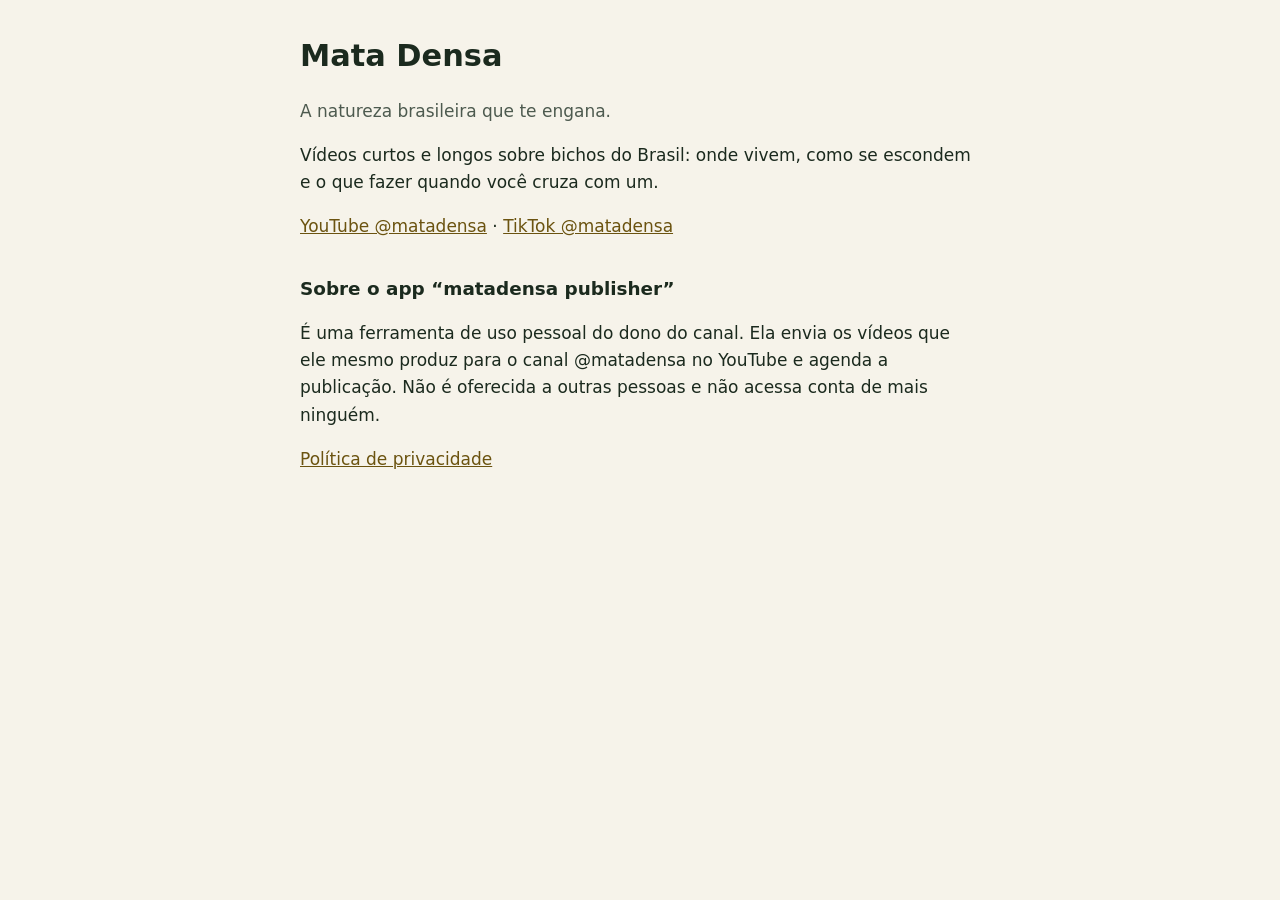
==== index.html @ 131e0e63 "Homepage and privacy policy for the matadensa publisher app Co-Authored-By: Claude Opus 5.5 <noreply" ====
<!doctype html>
<html lang="pt-BR"><head><meta charset="utf-8"><meta name="viewport" content="width=device-width,initial-scale=1">
<title>Mata Densa</title><link rel="stylesheet" href="estilo.css"></head>
<body><main>
<h1>Mata Densa</h1>
<p class="sub">A natureza brasileira que te engana.</p>
<p>Vídeos curtos e longos sobre bichos do Brasil: onde vivem, como se escondem e o que fazer quando você cruza com um.</p>
<p><a href="https://www.youtube.com/@matadensa">YouTube @matadensa</a> · <a href="https://www.tiktok.com/@matadensa">TikTok @matadensa</a></p>
<h2>Sobre o app “matadensa publisher”</h2>
<p>É uma ferramenta de uso pessoal do dono do canal. Ela envia os vídeos que ele mesmo produz para o canal @matadensa no YouTube e agenda a publicação. Não é oferecida a outras pessoas e não acessa conta de mais ninguém.</p>
<p><a href="privacidade.html">Política de privacidade</a></p>
</main></body></html>
---- estilo.css ----
:root{--bg:#0f1a12;--fg:#efe6c8;--muted:#a9b3a0;--link:#e8c96a}
@media (prefers-color-scheme: light){:root{--bg:#f6f3ea;--fg:#1b2a1e;--muted:#4d5a4f;--link:#6b5310}}
body{background:var(--bg);color:var(--fg);font:17px/1.6 system-ui,sans-serif;margin:0;padding:32px 16px}
main{max-width:680px;margin:0 auto}
h1{font-size:1.9rem;margin:0 0 .2em}
h2{font-size:1.15rem;margin-top:1.8em}
p.sub,small{color:var(--muted)}
a{color:var(--link)}
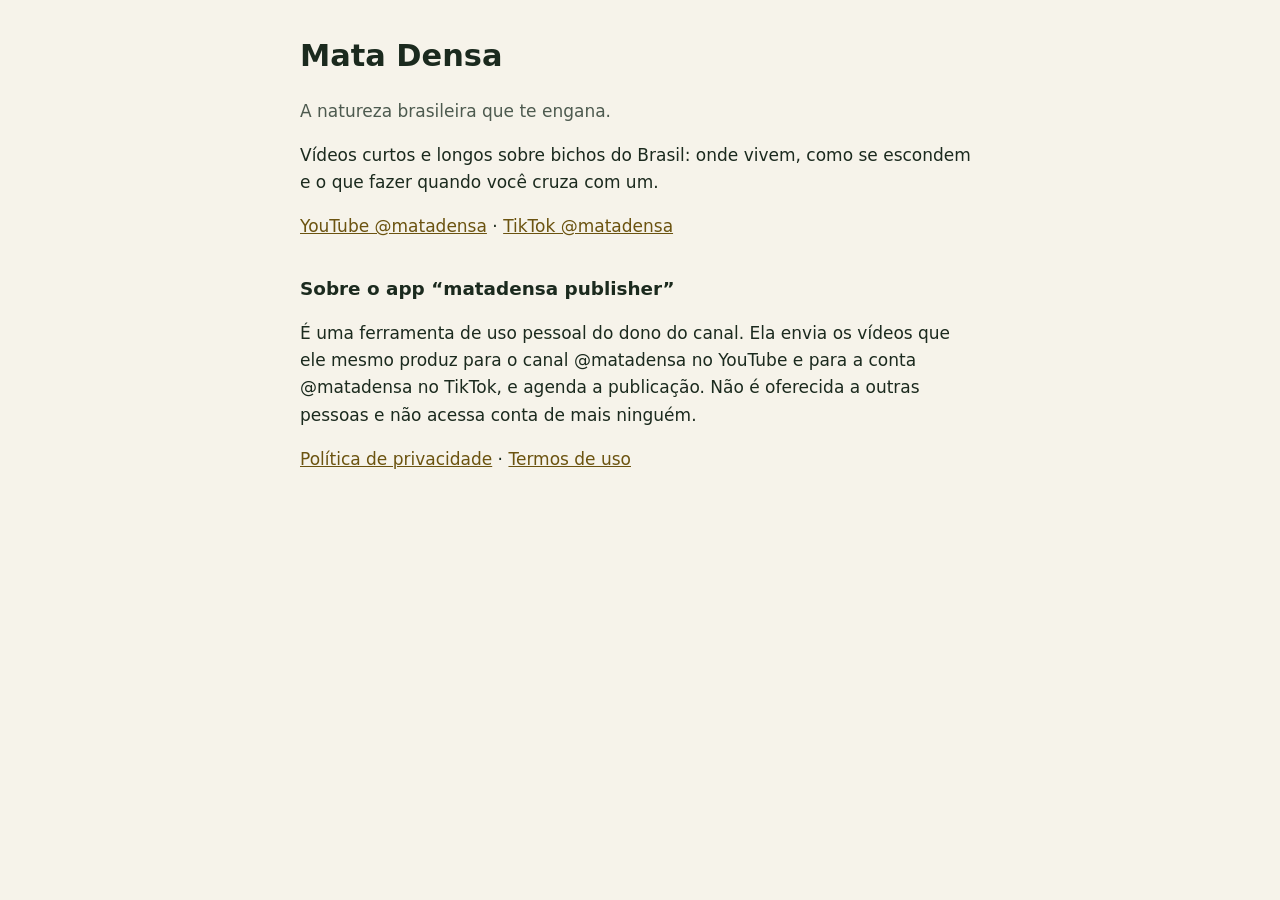
==== commit 42852ed2: "Add terms of use and cover TikTok in the privacy policy Co-Authored-By: Claude Opus 5.5 <noreply@ant" ====
--- a/index.html
+++ b/index.html
@@ -7,6 +7,6 @@
 <p>Vídeos curtos e longos sobre bichos do Brasil: onde vivem, como se escondem e o que fazer quando você cruza com um.</p>
 <p><a href="https://www.youtube.com/@matadensa">YouTube @matadensa</a> · <a href="https://www.tiktok.com/@matadensa">TikTok @matadensa</a></p>
 <h2>Sobre o app “matadensa publisher”</h2>
-<p>É uma ferramenta de uso pessoal do dono do canal. Ela envia os vídeos que ele mesmo produz para o canal @matadensa no YouTube e agenda a publicação. Não é oferecida a outras pessoas e não acessa conta de mais ninguém.</p>
-<p><a href="privacidade.html">Política de privacidade</a></p>
+<p>É uma ferramenta de uso pessoal do dono do canal. Ela envia os vídeos que ele mesmo produz para o canal @matadensa no YouTube e para a conta @matadensa no TikTok, e agenda a publicação. Não é oferecida a outras pessoas e não acessa conta de mais ninguém.</p>
+<p><a href="privacidade.html">Política de privacidade</a> · <a href="termos.html">Termos de uso</a></p>
 </main></body></html>
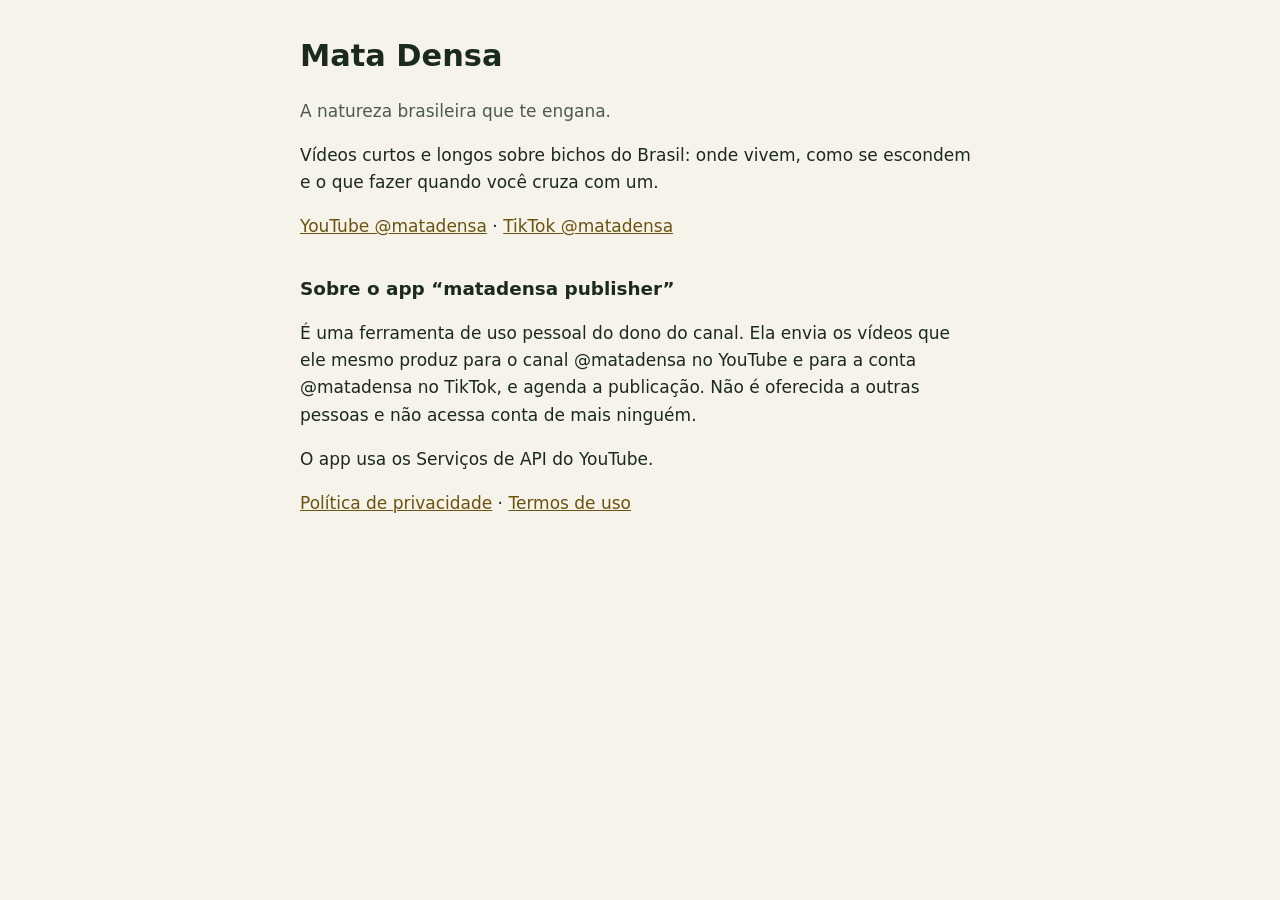
==== commit 3debcccb: "Spell out YouTube API terms, cookies, revocation and deletion for the API audit Co-Authored-By: Clau" ====
--- a/index.html
+++ b/index.html
@@ -8,5 +8,6 @@
 <p><a href="https://www.youtube.com/@matadensa">YouTube @matadensa</a> · <a href="https://www.tiktok.com/@matadensa">TikTok @matadensa</a></p>
 <h2>Sobre o app “matadensa publisher”</h2>
 <p>É uma ferramenta de uso pessoal do dono do canal. Ela envia os vídeos que ele mesmo produz para o canal @matadensa no YouTube e para a conta @matadensa no TikTok, e agenda a publicação. Não é oferecida a outras pessoas e não acessa conta de mais ninguém.</p>
+<p>O app usa os Serviços de API do YouTube.</p>
 <p><a href="privacidade.html">Política de privacidade</a> · <a href="termos.html">Termos de uso</a></p>
 </main></body></html>
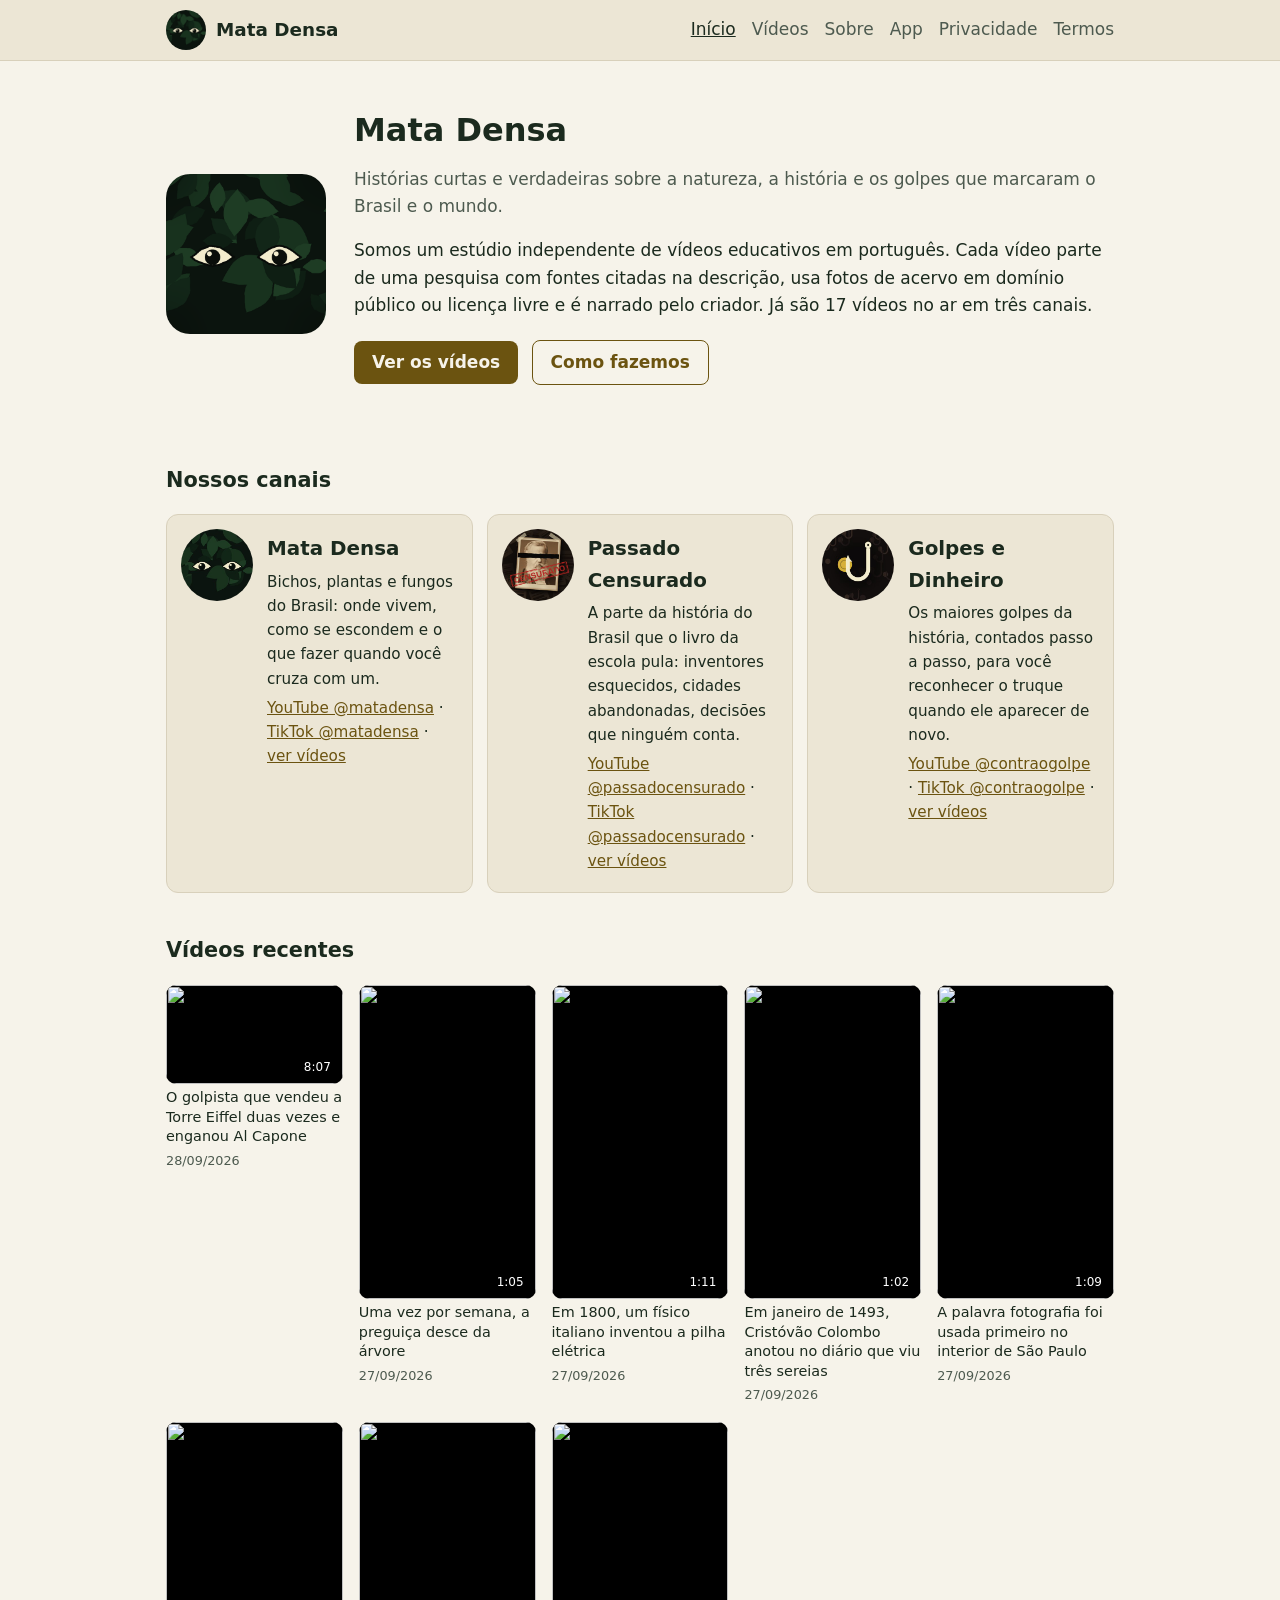
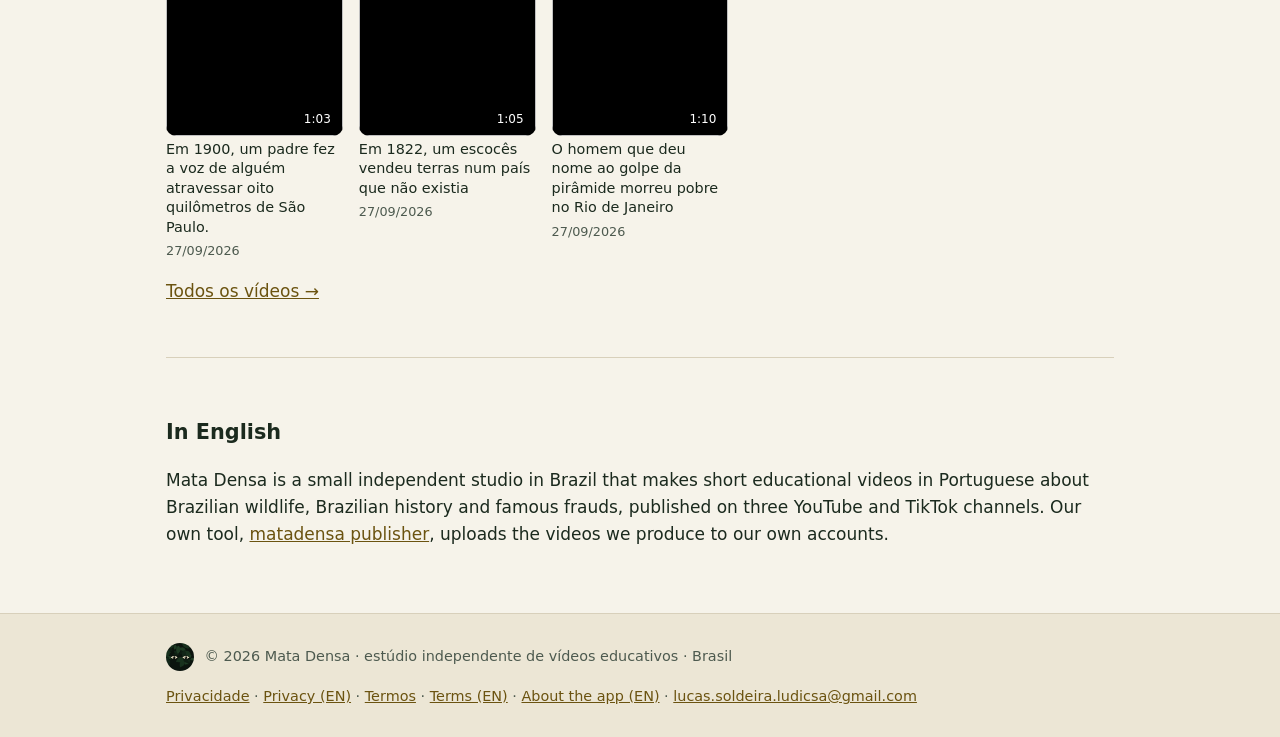
==== commit 679664e6: "Full site: videos, about and app pages; favicon matches the app icon" ====
--- a/index.html
+++ b/index.html
@@ -1,13 +1,46 @@
 <!doctype html>
 <html lang="pt-BR"><head><meta charset="utf-8"><meta name="viewport" content="width=device-width,initial-scale=1">
-<title>Mata Densa</title><link rel="stylesheet" href="estilo.css"></head>
-<body><main>
-<h1>Mata Densa</h1>
-<p class="sub">A natureza brasileira que te engana.</p>
-<p>Vídeos curtos e longos sobre bichos do Brasil: onde vivem, como se escondem e o que fazer quando você cruza com um.</p>
-<p><a href="https://www.youtube.com/@matadensa">YouTube @matadensa</a> · <a href="https://www.tiktok.com/@matadensa">TikTok @matadensa</a></p>
-<h2>Sobre o app “matadensa publisher”</h2>
-<p>É uma ferramenta de uso pessoal do dono do canal. Ela envia os vídeos que ele mesmo produz para o canal @matadensa no YouTube e para a conta @matadensa no TikTok, e agenda a publicação. Não é oferecida a outras pessoas e não acessa conta de mais ninguém.</p>
-<p>O app usa os Serviços de API do YouTube.</p>
-<p><a href="privacidade.html">Política de privacidade</a> · <a href="termos.html">Termos de uso</a></p>
-</main></body></html>
+<title>Mata Densa · vídeos educativos sobre o Brasil</title>
+<meta name="description" content="Mata Densa: vídeos educativos em português sobre a natureza, a história e os golpes que marcaram o Brasil e o mundo.">
+<link rel="icon" href="favicon.ico" sizes="any">
+<link rel="icon" type="image/png" sizes="32x32" href="favicon-32.png">
+<link rel="icon" type="image/png" sizes="192x192" href="img/icone-192.png">
+<link rel="apple-touch-icon" href="apple-touch-icon.png">
+<meta property="og:image" content="https://lucasludicsa.github.io/matadensa/img/icone-512.png">
+<link rel="stylesheet" href="estilo.css"></head>
+<body>
+<header class="topo"><div class="faixa">
+<a class="marca" href="index.html"><img src="img/icone-192.png" alt="" width="40" height="40">Mata Densa</a>
+<nav><a href="index.html" aria-current=page>Início</a><a href="videos.html">Vídeos</a><a href="sobre.html">Sobre</a><a href="app.html">App</a><a href="privacidade.html">Privacidade</a><a href="termos.html">Termos</a></nav></div></header>
+<main>
+
+<section class="heroi">
+<img src="img/icone-512.png" alt="Logotipo do Mata Densa: dois olhos entre as folhas" width="160" height="160">
+<div><h1>Mata Densa</h1>
+<p class="sub">Histórias curtas e verdadeiras sobre a natureza, a história e os golpes que marcaram o Brasil e o mundo.</p>
+<p>Somos um estúdio independente de vídeos educativos em português. Cada vídeo parte de uma pesquisa com fontes
+citadas na descrição, usa fotos de acervo em domínio público ou licença livre e é narrado pelo criador.
+Já são 17 vídeos no ar em três canais.</p>
+<p><a class="botao" href="videos.html">Ver os vídeos</a> <a class="botao sec" href="sobre.html">Como fazemos</a></p>
+</div></section>
+
+<h2>Nossos canais</h2>
+<div class="canais"><div class="canal"><img src="img/canal-matadensa.jpg" alt="" width="72" height="72"><div><h3>Mata Densa</h3><p>Bichos, plantas e fungos do Brasil: onde vivem, como se escondem e o que fazer quando você cruza com um.</p><p class="links"><a href="https://www.youtube.com/@matadensa">YouTube @matadensa</a> · <a href="https://www.tiktok.com/@matadensa">TikTok @matadensa</a> · <a href="videos.html#matadensa">ver vídeos</a></p></div></div><div class="canal"><img src="img/canal-passadocensurado.jpg" alt="" width="72" height="72"><div><h3>Passado Censurado</h3><p>A parte da história do Brasil que o livro da escola pula: inventores esquecidos, cidades abandonadas, decisões que ninguém conta.</p><p class="links"><a href="https://www.youtube.com/@passadocensurado">YouTube @passadocensurado</a> · <a href="https://www.tiktok.com/@passadocensurado">TikTok @passadocensurado</a> · <a href="videos.html#passadocensurado">ver vídeos</a></p></div></div><div class="canal"><img src="img/canal-contraogolpe.jpg" alt="" width="72" height="72"><div><h3>Golpes e Dinheiro</h3><p>Os maiores golpes da história, contados passo a passo, para você reconhecer o truque quando ele aparecer de novo.</p><p class="links"><a href="https://www.youtube.com/@contraogolpe">YouTube @contraogolpe</a> · <a href="https://www.tiktok.com/@contraogolpe">TikTok @contraogolpe</a> · <a href="videos.html#contraogolpe">ver vídeos</a></p></div></div></div>
+
+<h2>Vídeos recentes</h2>
+<div class="grade"><a class="video" href="https://www.youtube.com/watch?v=ijBdqVV4U7Q"><span class="thumb"><img loading="lazy" src="https://i.ytimg.com/vi/ijBdqVV4U7Q/hqdefault.jpg" alt=""><span class="dur">8:07</span></span><span class="tit">O golpista que vendeu a Torre Eiffel duas vezes e enganou Al Capone</span><span class="data">28/09/2026</span></a><a class="video curto" href="https://www.youtube.com/shorts/0pwtEaLchdQ"><span class="thumb"><img loading="lazy" src="https://i.ytimg.com/vi/0pwtEaLchdQ/hqdefault.jpg" alt=""><span class="dur">1:05</span></span><span class="tit">Uma vez por semana, a preguiça desce da árvore</span><span class="data">27/09/2026</span></a><a class="video curto" href="https://www.youtube.com/shorts/Ci023HZIcy4"><span class="thumb"><img loading="lazy" src="https://i.ytimg.com/vi/Ci023HZIcy4/hqdefault.jpg" alt=""><span class="dur">1:11</span></span><span class="tit">Em 1800, um físico italiano inventou a pilha elétrica</span><span class="data">27/09/2026</span></a><a class="video curto" href="https://www.youtube.com/shorts/nB9WTeplktE"><span class="thumb"><img loading="lazy" src="https://i.ytimg.com/vi/nB9WTeplktE/hqdefault.jpg" alt=""><span class="dur">1:02</span></span><span class="tit">Em janeiro de 1493, Cristóvão Colombo anotou no diário que viu três sereias</span><span class="data">27/09/2026</span></a><a class="video curto" href="https://www.youtube.com/shorts/pfcQQyj7Vz8"><span class="thumb"><img loading="lazy" src="https://i.ytimg.com/vi/pfcQQyj7Vz8/hqdefault.jpg" alt=""><span class="dur">1:09</span></span><span class="tit">A palavra fotografia foi usada primeiro no interior de São Paulo</span><span class="data">27/09/2026</span></a><a class="video curto" href="https://www.youtube.com/shorts/OhsjFeGyO_M"><span class="thumb"><img loading="lazy" src="https://i.ytimg.com/vi/OhsjFeGyO_M/hqdefault.jpg" alt=""><span class="dur">1:03</span></span><span class="tit">Em 1900, um padre fez a voz de alguém atravessar oito quilômetros de São Paulo.</span><span class="data">27/09/2026</span></a><a class="video curto" href="https://www.youtube.com/shorts/5BhCW47G2bI"><span class="thumb"><img loading="lazy" src="https://i.ytimg.com/vi/5BhCW47G2bI/hqdefault.jpg" alt=""><span class="dur">1:05</span></span><span class="tit">Em 1822, um escocês vendeu terras num país que não existia</span><span class="data">27/09/2026</span></a><a class="video curto" href="https://www.youtube.com/shorts/dGdiXgpgJXM"><span class="thumb"><img loading="lazy" src="https://i.ytimg.com/vi/dGdiXgpgJXM/hqdefault.jpg" alt=""><span class="dur">1:10</span></span><span class="tit">O homem que deu nome ao golpe da pirâmide morreu pobre no Rio de Janeiro</span><span class="data">27/09/2026</span></a></div>
+<p><a href="videos.html">Todos os vídeos →</a></p>
+
+<section class="en" lang="en" id="en">
+<h2>In English</h2>
+<p>Mata Densa is a small independent studio in Brazil that makes short educational videos in Portuguese
+about Brazilian wildlife, Brazilian history and famous frauds, published on three YouTube and TikTok channels.
+Our own tool, <a href="app.html#en">matadensa publisher</a>, uploads the videos we produce to our own accounts.</p>
+</section>
+
+</main>
+<footer><div class="faixa">
+<p><img src="img/icone-192.png" alt="" width="28" height="28"> © 2026 Mata Densa · estúdio independente de vídeos educativos · Brasil</p>
+<p><a href="privacidade.html">Privacidade</a> · <a href="privacidade.html#en">Privacy (EN)</a> · <a href="termos.html">Termos</a> · <a href="termos.html#en">Terms (EN)</a> · <a href="app.html#en">About the app (EN)</a> · <a href="mailto:lucas.soldeira.ludicsa@gmail.com">lucas.soldeira.ludicsa@gmail.com</a></p>
+</div></footer>
+</body></html>
--- a/estilo.css
+++ b/estilo.css
@@ -1,8 +1,42 @@
-:root{--bg:#0f1a12;--fg:#efe6c8;--muted:#a9b3a0;--link:#e8c96a}
-@media (prefers-color-scheme: light){:root{--bg:#f6f3ea;--fg:#1b2a1e;--muted:#4d5a4f;--link:#6b5310}}
-body{background:var(--bg);color:var(--fg);font:17px/1.6 system-ui,sans-serif;margin:0;padding:32px 16px}
-main{max-width:680px;margin:0 auto}
-h1{font-size:1.9rem;margin:0 0 .2em}
-h2{font-size:1.15rem;margin-top:1.8em}
-p.sub,small{color:var(--muted)}
+:root{--bg:#0c1510;--bg2:#13211a;--fg:#efe6c8;--muted:#a9b3a0;--link:#e8c96a;--borda:#23352a}
+@media (prefers-color-scheme: light){:root{--bg:#f6f3ea;--bg2:#ece6d5;--fg:#1b2a1e;--muted:#4d5a4f;--link:#6b5310;--borda:#d8d0bb}}
+*{box-sizing:border-box}
+body{background:var(--bg);color:var(--fg);font:17px/1.6 system-ui,sans-serif;margin:0}
 a{color:var(--link)}
+.faixa,main{max-width:980px;margin:0 auto;padding:0 16px}
+main{padding-top:24px;padding-bottom:48px}
+.topo{border-bottom:1px solid var(--borda);background:var(--bg2)}
+.topo .faixa{display:flex;flex-wrap:wrap;align-items:center;justify-content:space-between;gap:8px 24px;padding-top:10px;padding-bottom:10px}
+.marca{display:flex;align-items:center;gap:10px;font-weight:700;font-size:1.15rem;color:var(--fg);text-decoration:none}
+.marca img,footer img,.canal img{border-radius:50%}
+nav{display:flex;flex-wrap:wrap;gap:4px 16px}
+nav a{text-decoration:none;color:var(--muted)}
+nav a[aria-current],nav a:hover{color:var(--fg);text-decoration:underline}
+h1{font-size:2rem;margin:.3em 0 .2em;line-height:1.2}
+h1 .ic{vertical-align:middle;border-radius:12px;margin-right:6px}
+h2{font-size:1.3rem;margin-top:2em}
+h3{margin:.2em 0}
+.sub,.data{color:var(--muted)}
+.heroi{display:flex;gap:28px;align-items:center;flex-wrap:wrap;padding:16px 0}
+.heroi>img{border-radius:24px;flex:none}
+.heroi>div{flex:1 1 320px}
+.botao{display:inline-block;background:var(--link);color:var(--bg);padding:8px 18px;border-radius:8px;text-decoration:none;font-weight:600;margin:4px 8px 4px 0}
+.botao.sec{background:none;color:var(--link);border:1px solid var(--link)}
+.canais{display:grid;gap:14px;grid-template-columns:repeat(auto-fit,minmax(280px,1fr))}
+.canal{display:flex;gap:14px;background:var(--bg2);border:1px solid var(--borda);border-radius:12px;padding:14px}
+.canal img{flex:none}
+.canal p{margin:.3em 0;font-size:.95rem}
+.links{font-size:.9rem}
+.grade{display:grid;gap:16px;grid-template-columns:repeat(auto-fill,minmax(150px,1fr));margin-top:14px}
+.video{color:var(--fg);text-decoration:none;display:flex;flex-direction:column;gap:4px}
+.thumb{position:relative;display:block;aspect-ratio:16/9;overflow:hidden;border-radius:10px;background:#000}
+.video.curto .thumb{aspect-ratio:9/16}
+.thumb img{width:100%;height:100%;object-fit:cover;display:block}
+.dur{position:absolute;right:6px;bottom:6px;background:rgba(0,0,0,.75);color:#fff;font-size:.75rem;padding:1px 6px;border-radius:4px}
+.tit{font-size:.9rem;line-height:1.35}
+.data{font-size:.8rem}
+.video:hover .tit{text-decoration:underline}
+.passos li{margin-bottom:.6em}
+.en{margin-top:3em;padding-top:1em;border-top:1px solid var(--borda)}
+footer{border-top:1px solid var(--borda);background:var(--bg2);color:var(--muted);font-size:.9rem;padding:14px 0}
+footer img{vertical-align:middle;margin-right:6px}
